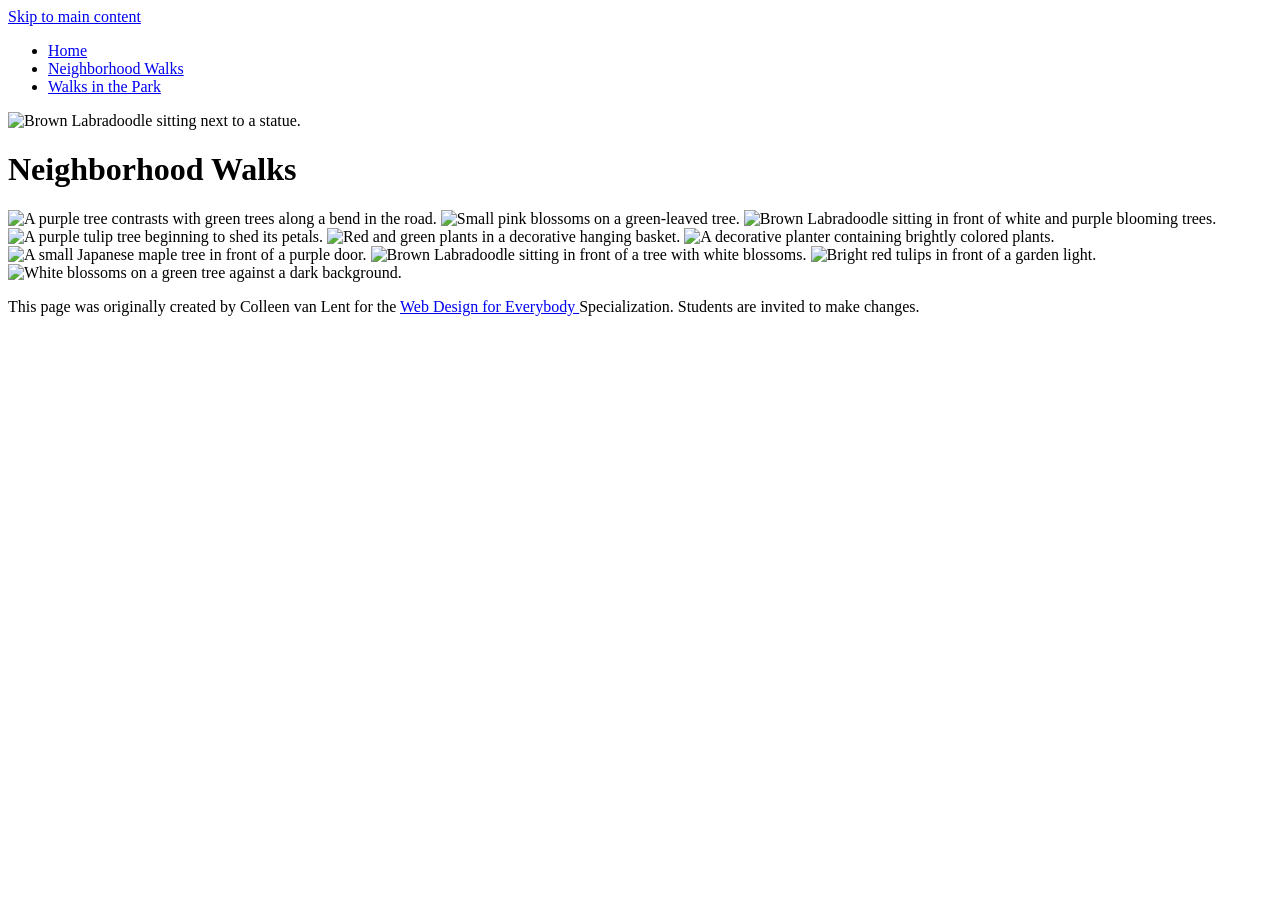
==== CSS-week2-HW2/neighborhood.html @ aabf3398 "Create neighborhood.html" ====
<!DOCTYPE html>
<html lang="en">

<head>
  <meta charset="utf-8">
  <meta name="viewport" content="width=device-width, initial-scale=1.0">
  <title>Neighborhood Walks</title>
  <link rel="stylesheet" href="css/style.css">
</head>

<body>
  <a class="skip-link" href="#main-content">Skip to main content</a>

  <header>
    <nav aria-label="Main navigation">
      <ul>
        <li>
          <a href="index.html">Home</a>
        </li>
        <li>
          <a href="neighborhood.html" aria-current="page">
            Neighborhood Walks
          </a>
        </li>
        <li>
          <a href="parks.html">Walks in the Park</a>
        </li>
      </ul>

      <img
        src="../CSS-week1-HW1/images/BaconGallupPark.jpg"
        width="200"
        alt="Brown Labradoodle sitting next to a statue.">
    </nav>

    <h1>Neighborhood Walks</h1>
  </header>

  <main id="main-content" tabindex="-1">
    <div class="grid">
      <img
        src="../CSS-week1-HW1/images/bend_in_the_road.png"
        width="100"
        alt="A purple tree contrasts with green trees along a bend in the road.">

      <img
        src="../CSS-week1-HW1/images/pink_blossoms.png"
        width="100"
        alt="Small pink blossoms on a green-leaved tree.">

      <img
        src="../CSS-week1-HW1/images/blooming_trees.png"
        width="100"
        alt="Brown Labradoodle sitting in front of white and purple blooming trees.">

      <img
        src="../CSS-week1-HW1/images/falling_petals.png"
        width="100"
        alt="A purple tulip tree beginning to shed its petals.">

      <img
        src="../CSS-week1-HW1/images/hanging_plants.png"
        width="100"
        alt="Red and green plants in a decorative hanging basket.">

      <img
        src="../CSS-week1-HW1/images/potted_plants.png"
        width="100"
        alt="A decorative planter containing brightly colored plants.">

      <img
        src="../CSS-week1-HW1/images/red_maple.png"
        width="100"
        alt="A small Japanese maple tree in front of a purple door.">

      <img
        src="../CSS-week1-HW1/images/tree_with_white_blooms.png"
        width="100"
        alt="Brown Labradoodle sitting in front of a tree with white blossoms.">

      <img
        src="../CSS-week1-HW1/images/tulips.png"
        width="100"
        alt="Bright red tulips in front of a garden light.">

      <img
        src="../CSS-week1-HW1/images/white_buds_on_tree.png"
        width="100"
        alt="White blossoms on a green tree against a dark background.">
    </div>
  </main>

  <footer>
    <p>
      This page was originally created by Colleen van Lent for the
      <a href="https://www.coursera.org/specializations/web-design">
        Web Design for Everybody
      </a>
      Specialization. Students are invited to make changes.
    </p>
  </footer>
</body>

</html>
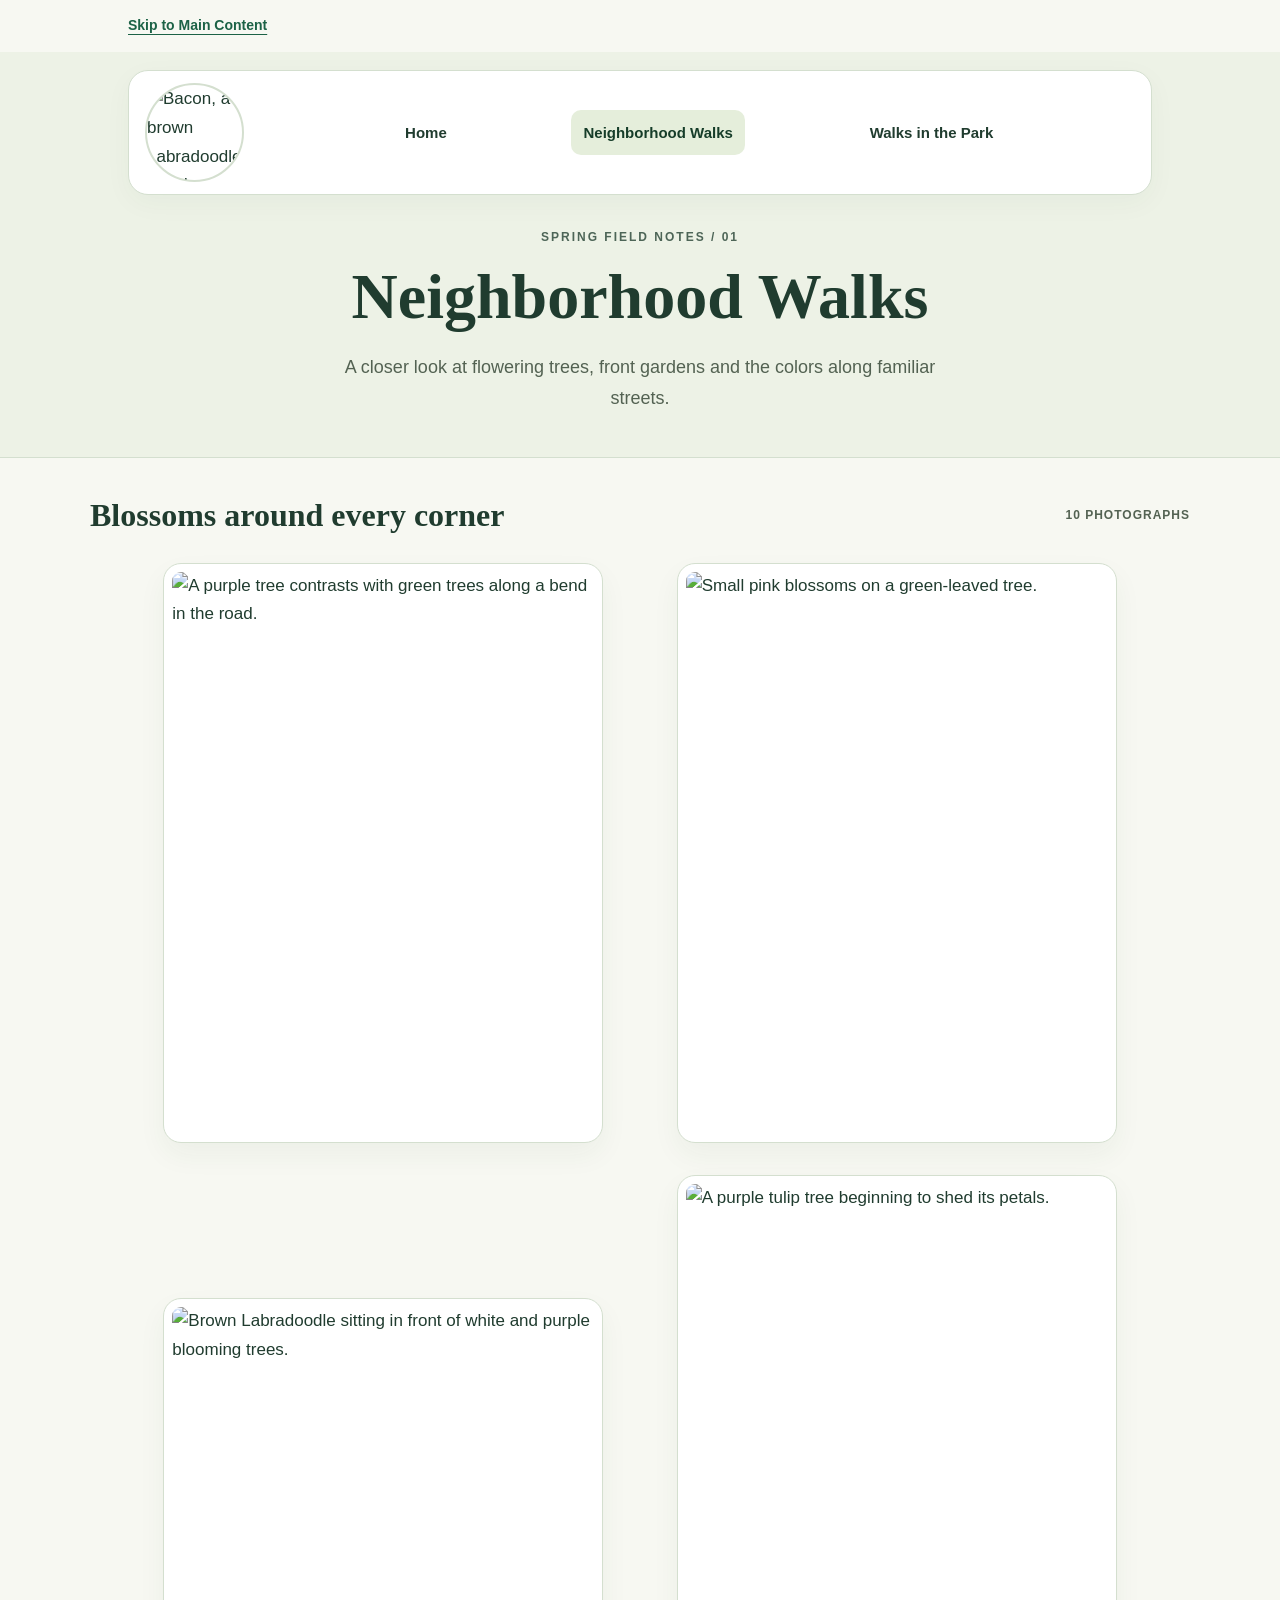
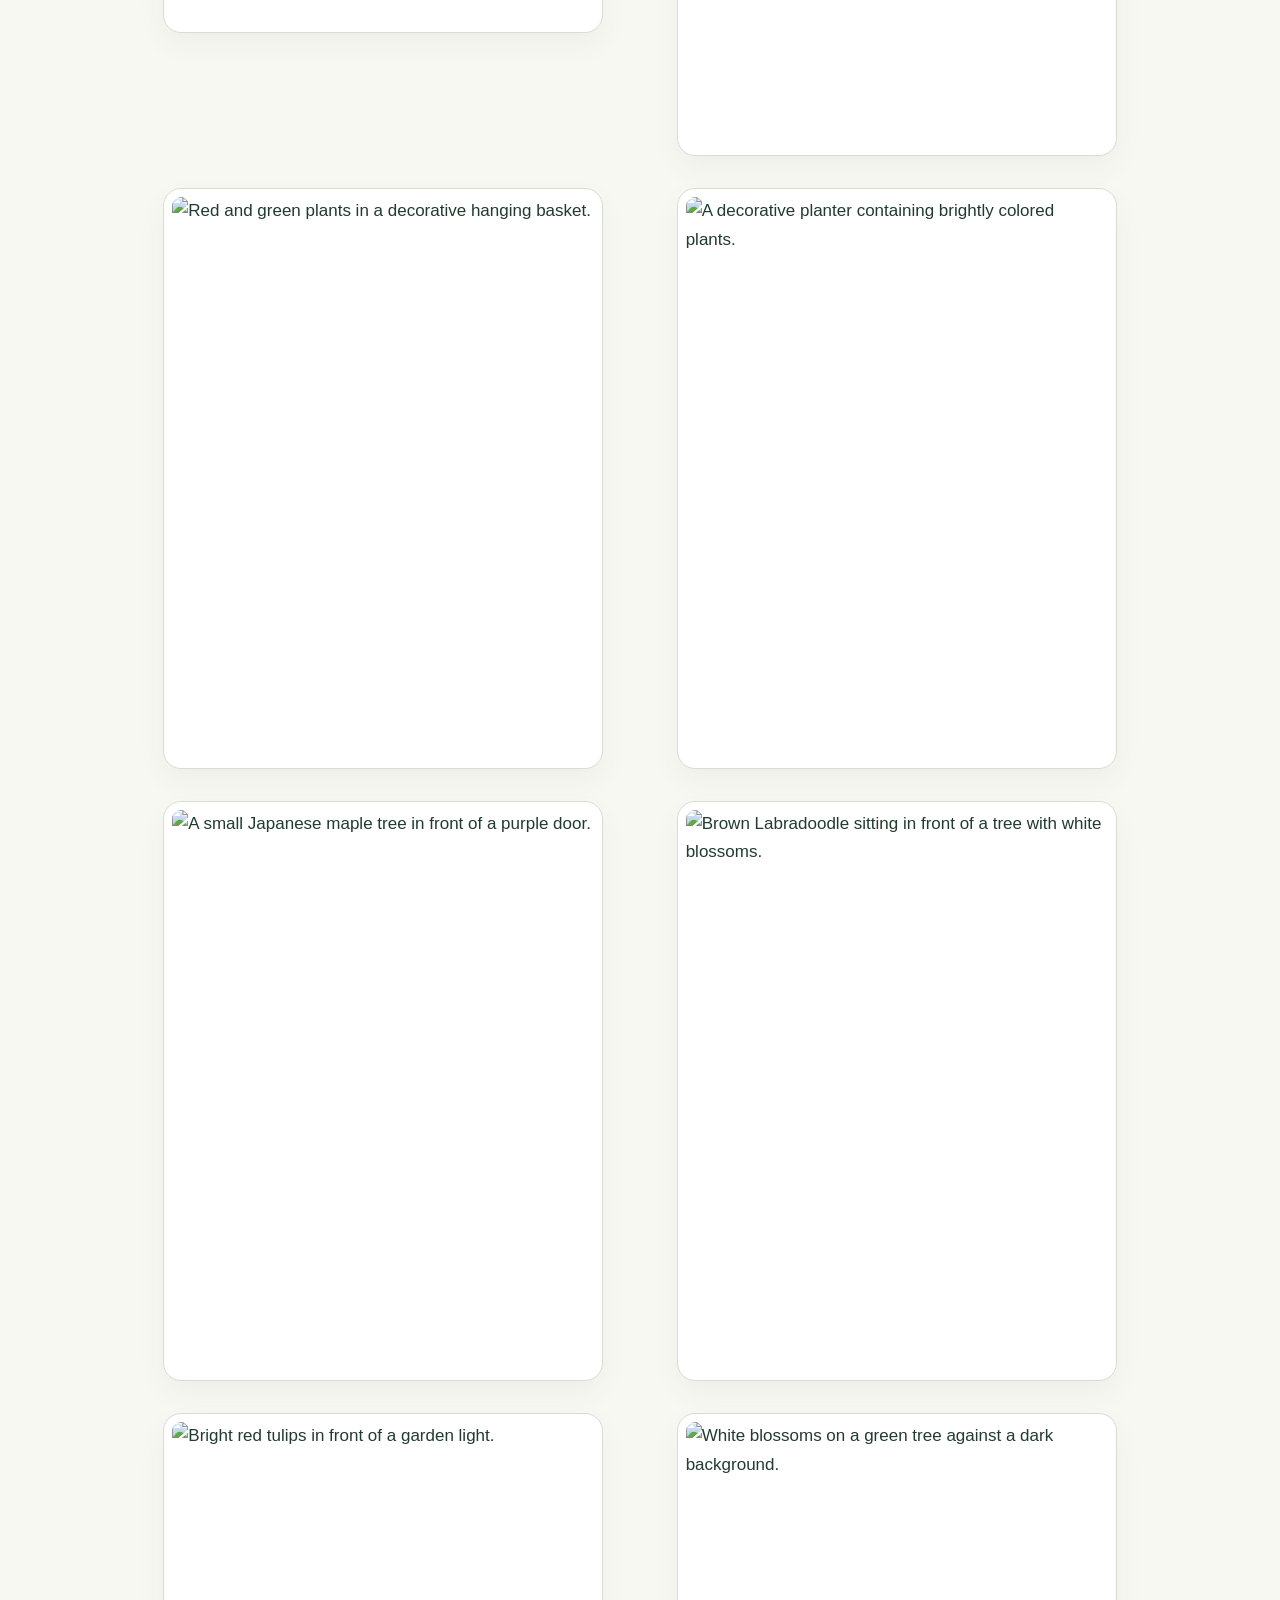
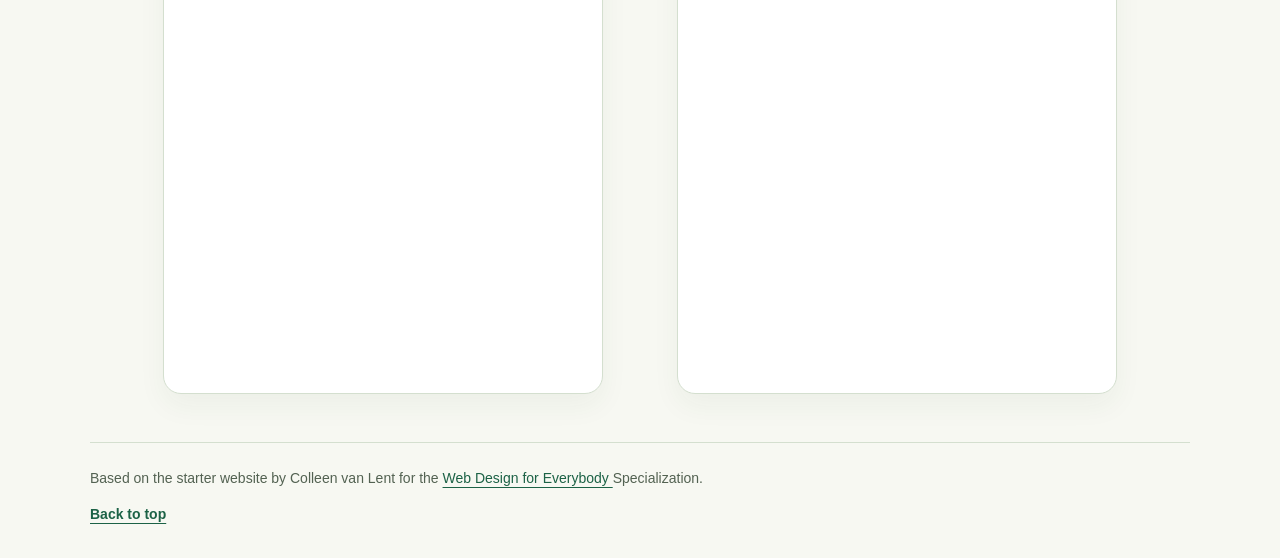
==== commit e4919276: "Update neighborhood.html" ====
--- a/CSS-week2-HW2/neighborhood.html
+++ b/CSS-week2-HW2/neighborhood.html
@@ -1,104 +1,143 @@
 <!DOCTYPE html>
 <html lang="en">
-
 <head>
   <meta charset="utf-8">
   <meta name="viewport" content="width=device-width, initial-scale=1.0">
-  <title>Neighborhood Walks</title>
-  <link rel="stylesheet" href="css/style.css">
+  <title>Neighborhood Walks | Spring Field Notes</title>
+  <link rel="stylesheet" href="css/style.css?v=3">
 </head>
 
 <body>
-  <a class="skip-link" href="#main-content">Skip to main content</a>
+  <a class="skip-link" href="#main-content">Skip to Main Content</a>
 
   <header>
     <nav aria-label="Main navigation">
+      <img
+        src="../CSS-week1-HW1/images/BaconGallupPark.jpg"
+        width="200"
+        height="200"
+        alt="Bacon, a brown Labradoodle, beside a park statue.">
+
       <ul>
-        <li>
-          <a href="index.html">Home</a>
-        </li>
+        <li><a href="index.html">Home</a></li>
         <li>
           <a href="neighborhood.html" aria-current="page">
             Neighborhood Walks
           </a>
         </li>
-        <li>
-          <a href="parks.html">Walks in the Park</a>
-        </li>
+        <li><a href="parks.html">Walks in the Park</a></li>
       </ul>
-
-      <img
-        src="../CSS-week1-HW1/images/BaconGallupPark.jpg"
-        width="200"
-        alt="Brown Labradoodle sitting next to a statue.">
     </nav>
 
-    <h1>Neighborhood Walks</h1>
+    <p class="eyebrow">SPRING FIELD NOTES / 01</p>
+    <h1 id="top">Neighborhood Walks</h1>
+    <p class="header-intro">
+      A closer look at flowering trees, front gardens
+      and the colors along familiar streets.
+    </p>
   </header>
 
   <main id="main-content" tabindex="-1">
-    <div class="grid">
-      <img
-        src="../CSS-week1-HW1/images/bend_in_the_road.png"
-        width="100"
-        alt="A purple tree contrasts with green trees along a bend in the road.">
+    <section aria-labelledby="collection-title">
+      <div class="collection-heading">
+        <h2 id="collection-title">Blossoms around every corner</h2>
+        <span>10 PHOTOGRAPHS</span>
+      </div>
 
-      <img
-        src="../CSS-week1-HW1/images/pink_blossoms.png"
-        width="100"
-        alt="Small pink blossoms on a green-leaved tree.">
+      <div class="grid">
+        <img
+          src="../CSS-week1-HW1/images/bend_in_the_road.png"
+          width="3024"
+          height="4032"
+          alt="A purple tree contrasts with green trees along a bend in the road."
+          loading="lazy"
+          decoding="async">
 
-      <img
-        src="../CSS-week1-HW1/images/blooming_trees.png"
-        width="100"
-        alt="Brown Labradoodle sitting in front of white and purple blooming trees.">
+        <img
+          src="../CSS-week1-HW1/images/pink_blossoms.png"
+          width="3024"
+          height="4032"
+          alt="Small pink blossoms on a green-leaved tree."
+          loading="lazy"
+          decoding="async">
 
-      <img
-        src="../CSS-week1-HW1/images/falling_petals.png"
-        width="100"
-        alt="A purple tulip tree beginning to shed its petals.">
+        <img
+          src="../CSS-week1-HW1/images/blooming_trees.png"
+          width="4032"
+          height="3024"
+          alt="Brown Labradoodle sitting in front of white and purple blooming trees."
+          loading="lazy"
+          decoding="async">
 
-      <img
-        src="../CSS-week1-HW1/images/hanging_plants.png"
-        width="100"
-        alt="Red and green plants in a decorative hanging basket.">
+        <img
+          src="../CSS-week1-HW1/images/falling_petals.png"
+          width="3024"
+          height="4032"
+          alt="A purple tulip tree beginning to shed its petals."
+          loading="lazy"
+          decoding="async">
 
-      <img
-        src="../CSS-week1-HW1/images/potted_plants.png"
-        width="100"
-        alt="A decorative planter containing brightly colored plants.">
+        <img
+          src="../CSS-week1-HW1/images/hanging_plants.png"
+          width="3024"
+          height="4032"
+          alt="Red and green plants in a decorative hanging basket."
+          loading="lazy"
+          decoding="async">
 
-      <img
-        src="../CSS-week1-HW1/images/red_maple.png"
-        width="100"
-        alt="A small Japanese maple tree in front of a purple door.">
+        <img
+          src="../CSS-week1-HW1/images/potted_plants.png"
+          width="3024"
+          height="4032"
+          alt="A decorative planter containing brightly colored plants."
+          loading="lazy"
+          decoding="async">
 
-      <img
-        src="../CSS-week1-HW1/images/tree_with_white_blooms.png"
-        width="100"
-        alt="Brown Labradoodle sitting in front of a tree with white blossoms.">
+        <img
+          src="../CSS-week1-HW1/images/red_maple.png"
+          width="3024"
+          height="4032"
+          alt="A small Japanese maple tree in front of a purple door."
+          loading="lazy"
+          decoding="async">
 
-      <img
-        src="../CSS-week1-HW1/images/tulips.png"
-        width="100"
-        alt="Bright red tulips in front of a garden light.">
+        <img
+          src="../CSS-week1-HW1/images/tree_with_white_blooms.png"
+          width="3024"
+          height="4032"
+          alt="Brown Labradoodle sitting in front of a tree with white blossoms."
+          loading="lazy"
+          decoding="async">
 
-      <img
-        src="../CSS-week1-HW1/images/white_buds_on_tree.png"
-        width="100"
-        alt="White blossoms on a green tree against a dark background.">
-    </div>
+        <img
+          src="../CSS-week1-HW1/images/tulips.png"
+          width="3024"
+          height="4032"
+          alt="Bright red tulips in front of a garden light."
+          loading="lazy"
+          decoding="async">
+
+        <img
+          src="../CSS-week1-HW1/images/white_buds_on_tree.png"
+          width="3024"
+          height="4032"
+          alt="White blossoms on a green tree against a dark background."
+          loading="lazy"
+          decoding="async">
+      </div>
+    </section>
   </main>
 
   <footer>
     <p>
-      This page was originally created by Colleen van Lent for the
+      Based on the starter website by Colleen van Lent for the
       <a href="https://www.coursera.org/specializations/web-design">
         Web Design for Everybody
       </a>
-      Specialization. Students are invited to make changes.
+      Specialization.
     </p>
+
+    <a class="back-top" href="#top">Back to top</a>
   </footer>
 </body>
-
 </html>
--- a/CSS-week2-HW2/css/style.css
+++ b/CSS-week2-HW2/css/style.css
@@ -0,0 +1,323 @@
+* {
+  box-sizing: border-box;
+}
+
+body {
+  margin: 0;
+  font-family: Arial, Helvetica, sans-serif;
+  font-size: 17px;
+  line-height: 1.7;
+  color: #203c2f;
+  background-color: #f7f8f2;
+}
+
+a {
+  color: #1c6246;
+  text-underline-offset: 4px;
+}
+
+a:focus-visible {
+  outline: 3px solid currentColor;
+  outline-offset: 4px;
+}
+
+.skip-link {
+  display: inline-block;
+  margin: 8px 10%;
+  padding: 6px 0;
+  font-size: 14px;
+  font-weight: bold;
+}
+
+header {
+  padding: 18px 0 44px;
+  background-color: #edf2e6;
+  text-align: center;
+  border-bottom: 1px solid #d4dfcf;
+}
+
+/* Navigation: required display and width */
+nav {
+  display: inline-block;
+  width: 80%;
+  padding: 12px 16px;
+  background-color: #ffffff;
+  border: 1px solid #d4dfcf;
+  border-radius: 20px;
+  text-align: left;
+  box-shadow: 0 8px 28px #2545300a;
+}
+
+/* Only the image inside nav receives this width */
+nav img {
+  display: inline-block;
+  width: 10%;
+  height: auto;
+  aspect-ratio: 1;
+  object-fit: cover;
+  vertical-align: middle;
+  border: 2px solid #d4dfcf;
+  border-radius: 50%;
+}
+
+nav ul {
+  display: inline-flex;
+  width: 83%;
+  flex-wrap: wrap;
+  justify-content: space-evenly;
+  align-items: center;
+  gap: 8px;
+  margin: 0 0 0 4%;
+  padding: 0;
+  list-style: none;
+  vertical-align: middle;
+}
+
+/* Old Homework One list-item styles are commented out:
+li {
+  display: inline-block;
+  width: 30%;
+}
+*/
+
+nav a {
+  display: inline-block;
+  padding: 10px 12px;
+  border-radius: 10px;
+  color: #203c2f;
+  font-size: 15px;
+  font-weight: bold;
+  text-decoration: none;
+}
+
+nav a[aria-current="page"],
+nav a:hover,
+nav a:focus {
+  color: #163d29;
+  background-color: #e5eedb;
+}
+
+.eyebrow,
+.section-label {
+  color: #4d6557;
+  font-size: 12px;
+  font-weight: bold;
+  letter-spacing: 2px;
+}
+
+.eyebrow {
+  margin: 32px 0 12px;
+}
+
+h1,
+h2 {
+  font-family: Georgia, "Times New Roman", serif;
+  line-height: 1.2;
+}
+
+h1 {
+  margin: 0 auto 16px;
+  font-size: clamp(32px, 5vw, 64px);
+}
+
+.header-intro {
+  width: min(650px, 80%);
+  margin: 0 auto;
+  color: #536252;
+  font-size: 18px;
+}
+
+main {
+  width: 90%;
+  max-width: 1100px;
+  margin: 0 auto;
+  padding: 38px 0 48px;
+}
+
+main:focus {
+  outline: 3px solid #1c6246;
+  outline-offset: 5px;
+}
+
+.home-story {
+  display: flex;
+  flex-wrap: wrap;
+  align-items: center;
+  gap: 32px;
+  padding: 34px;
+  background-color: #ffffff;
+  border: 1px solid #d4dfcf;
+  border-radius: 24px;
+}
+
+.story-copy {
+  flex: 1 1 300px;
+  min-width: 0;
+}
+
+.story-copy h2 {
+  margin: 14px 0 20px;
+  font-size: 40px;
+}
+
+.story-copy p {
+  margin: 14px 0;
+}
+
+.hero-photo {
+  display: block;
+  width: min(420px, 100%);
+  height: 400px;
+  object-fit: cover;
+  padding: 8px;
+  background-color: #f7f8f2;
+  border: 1px solid #d4dfcf;
+  border-radius: 18px;
+}
+
+.actions {
+  display: flex;
+  flex-wrap: wrap;
+  gap: 10px;
+  margin-top: 24px;
+}
+
+.button {
+  display: inline-block;
+  padding: 11px 16px;
+  color: #ffffff;
+  background-color: #1c6246;
+  border: 1px solid #1c6246;
+  border-radius: 10px;
+  font-size: 14px;
+  font-weight: bold;
+  text-decoration: none;
+}
+
+.button.secondary {
+  color: #203c2f;
+  background-color: #edf2e6;
+  border-color: #ccd9c5;
+}
+
+.button:hover {
+  color: #163d29;
+  background-color: #d9e7cc;
+}
+
+.collection-heading {
+  display: flex;
+  flex-wrap: wrap;
+  justify-content: space-between;
+  align-items: center;
+  gap: 12px;
+  margin-bottom: 28px;
+}
+
+.collection-heading h2 {
+  margin: 0;
+  font-size: 32px;
+}
+
+.collection-heading span {
+  color: #536252;
+  font-size: 12px;
+  font-weight: bold;
+  letter-spacing: 1px;
+}
+
+/* Grid: all required layout properties are explicit */
+.grid {
+  display: grid;
+  grid-template-columns: 40% 40%;
+  justify-content: space-evenly;
+  align-items: center;
+  row-gap: 32px;
+}
+
+/* Only images inside .grid are set to width: 100% */
+.grid img {
+  display: block;
+  width: 100%;
+  height: auto;
+  padding: 8px;
+  background-color: #ffffff;
+  border: 1px solid #d4dfcf;
+  border-radius: 18px;
+  box-shadow: 0 12px 28px #2545300d;
+}
+
+/* Flex: all required layout properties are explicit */
+.flex {
+  display: flex;
+  flex-wrap: wrap;
+  justify-content: space-evenly;
+  align-items: center;
+  gap: 24px;
+}
+
+.flex img {
+  display: block;
+  width: 220px;
+  max-width: 100%;
+  height: auto;
+  padding: 6px;
+  background-color: #ffffff;
+  border: 1px solid #d4dfcf;
+  border-radius: 16px;
+  box-shadow: 0 12px 28px #2545300d;
+}
+
+footer {
+  width: 90%;
+  max-width: 1100px;
+  margin: 0 auto;
+  padding: 24px 0 32px;
+  border-top: 1px solid #d4dfcf;
+  color: #536252;
+  font-size: 14px;
+}
+
+footer p {
+  margin: 0;
+}
+
+.back-top {
+  display: inline-block;
+  margin-top: 12px;
+  font-weight: bold;
+}
+
+@media (max-width: 600px) {
+  nav a {
+    padding: 8px;
+    font-size: 13px;
+  }
+
+  .header-intro {
+    font-size: 16px;
+  }
+
+  .home-story {
+    padding: 20px;
+  }
+
+  .story-copy h2 {
+    font-size: 30px;
+  }
+
+  .hero-photo {
+    height: 280px;
+  }
+
+  .collection-heading h2 {
+    font-size: 27px;
+  }
+
+  /* Old Homework One mobile list-item styles remain disabled:
+  li {
+    display: block;
+    width: 100%;
+  }
+  */
+}
